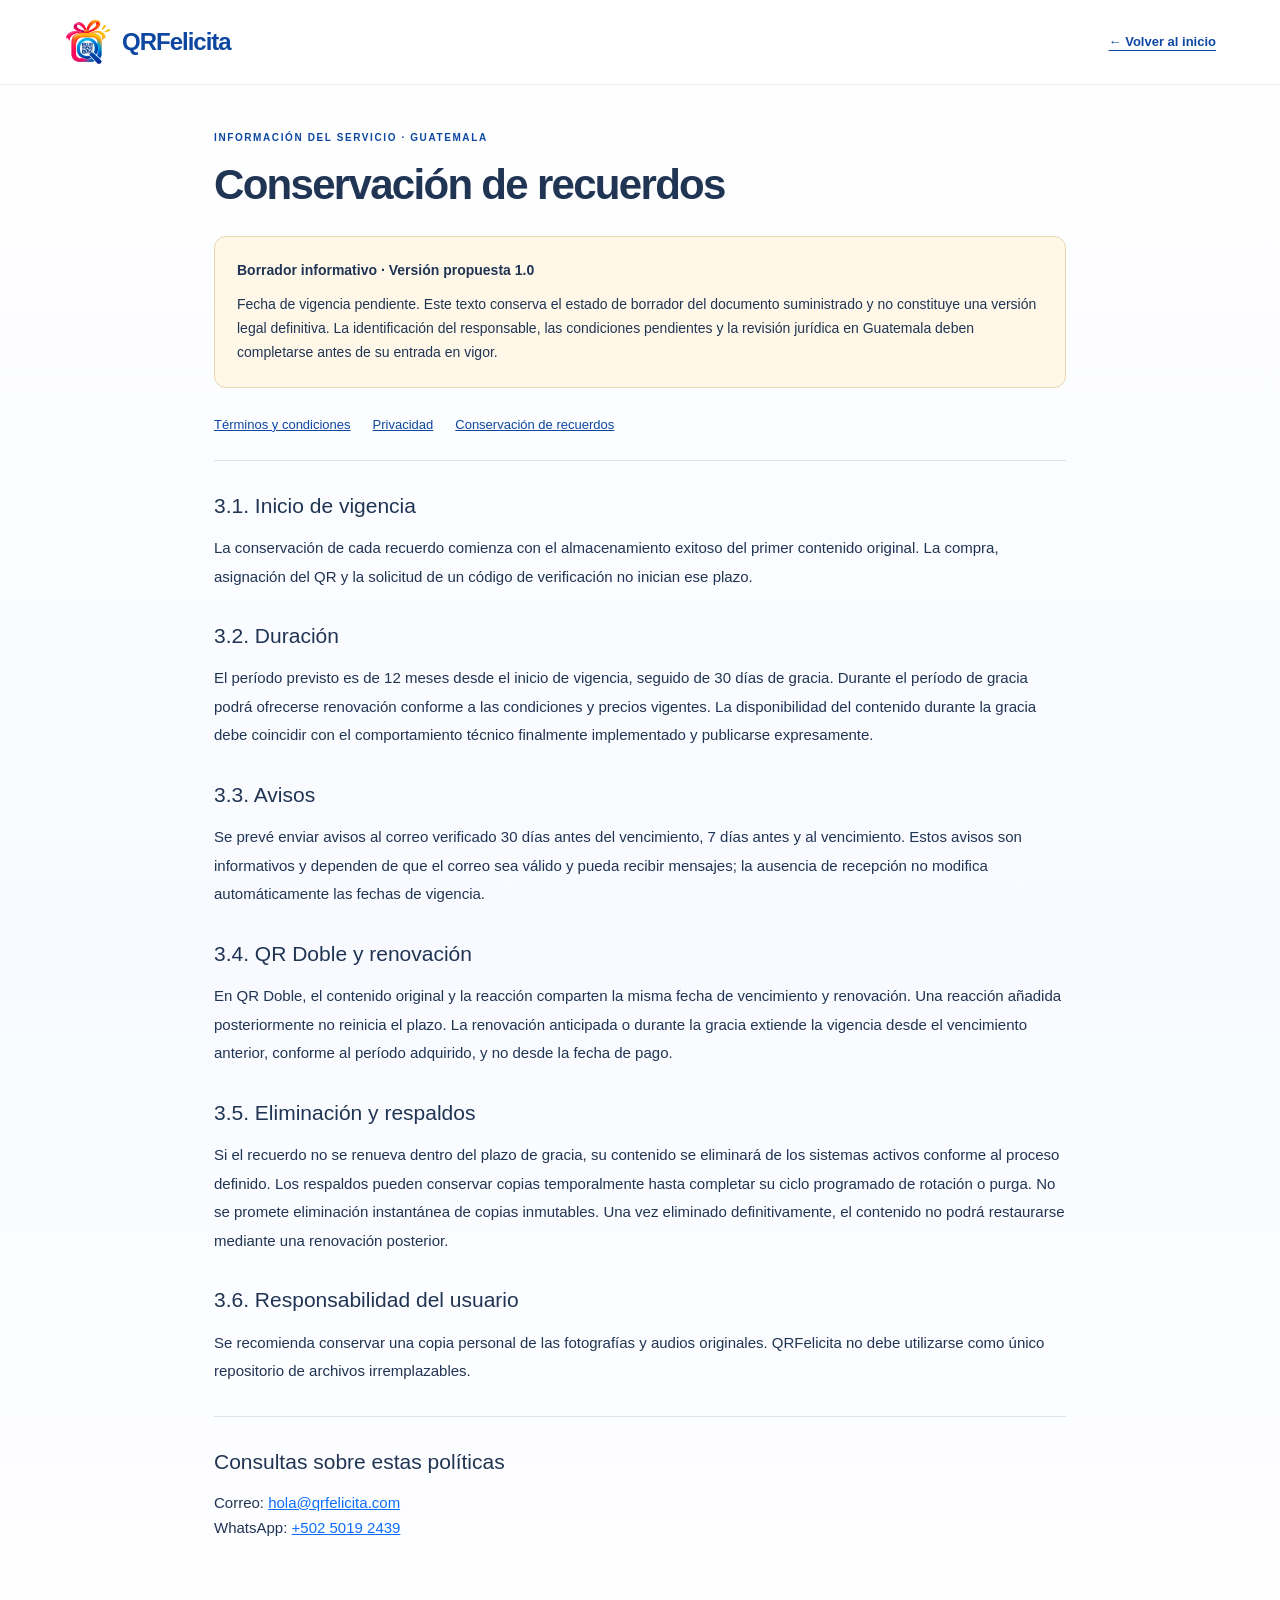
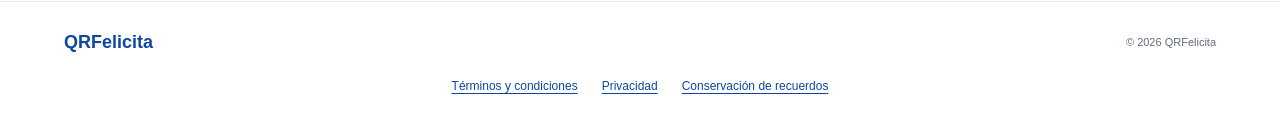
==== conservacion-de-recuerdos.html @ c607f037 "filtro por vendedor" ====
<!doctype html>
<html lang="es"><head><meta charset="utf-8"><meta name="viewport" content="width=device-width, initial-scale=1"><title>Conservación de recuerdos | QRFelicita</title><meta name="description" content="Conservación de recuerdos de QRFelicita. Borrador informativo, versión propuesta 1.0."><meta name="robots" content="noindex"><link rel="icon" type="image/png" href="assets/img/favICON.png"><link href="css/styles.css" rel="stylesheet"><link href="css/qrfelicita.css" rel="stylesheet"></head><body><a class="skip-link" href="#politica">Saltar al contenido</a><header><div class="container legal-header"><a class="brand" href="index.html"><img src="assets/img/favICON.png" width="48" height="48" alt="Isotipo oficial de QRFelicita"><strong>QRFelicita</strong></a><a class="text-link" href="index.html">← Volver al inicio</a></div></header><main id="politica" class="container legal-page"><p class="eyebrow">INFORMACIÓN DEL SERVICIO · GUATEMALA</p><h1>Conservación de recuerdos</h1><aside class="legal-notice"><strong>Borrador informativo · Versión propuesta 1.0</strong><p>Fecha de vigencia pendiente. Este texto conserva el estado de borrador del documento suministrado y no constituye una versión legal definitiva. La identificación del responsable, las condiciones pendientes y la revisión jurídica en Guatemala deben completarse antes de su entrada en vigor.</p></aside><nav class="legal-nav" aria-label="Políticas de QRFelicita"><a href="terminos-y-condiciones.html">Términos y condiciones</a><a href="politica-de-privacidad.html">Privacidad</a><a href="conservacion-de-recuerdos.html">Conservación de recuerdos</a></nav><article><h2>3.1. Inicio de vigencia</h2>
<p>La conservaci&#243;n de cada recuerdo comienza con el almacenamiento exitoso del primer contenido original. La compra, asignaci&#243;n del QR y la solicitud de un c&#243;digo de verificaci&#243;n no inician ese plazo.</p>
<h2>3.2. Duraci&#243;n</h2>
<p>El per&#237;odo previsto es de 12 meses desde el inicio de vigencia, seguido de 30 d&#237;as de gracia. Durante el per&#237;odo de gracia podr&#225; ofrecerse renovaci&#243;n conforme a las condiciones y precios vigentes. La disponibilidad del contenido durante la gracia debe coincidir con el comportamiento t&#233;cnico finalmente implementado y publicarse expresamente.</p>
<h2>3.3. Avisos</h2>
<p>Se prev&#233; enviar avisos al correo verificado 30 d&#237;as antes del vencimiento, 7 d&#237;as antes y al vencimiento. Estos avisos son informativos y dependen de que el correo sea v&#225;lido y pueda recibir mensajes; la ausencia de recepci&#243;n no modifica autom&#225;ticamente las fechas de vigencia.</p>
<h2>3.4. QR Doble y renovaci&#243;n</h2>
<p>En QR Doble, el contenido original y la reacci&#243;n comparten la misma fecha de vencimiento y renovaci&#243;n. Una reacci&#243;n a&#241;adida posteriormente no reinicia el plazo. La renovaci&#243;n anticipada o durante la gracia extiende la vigencia desde el vencimiento anterior, conforme al per&#237;odo adquirido, y no desde la fecha de pago.</p>
<h2>3.5. Eliminaci&#243;n y respaldos</h2>
<p>Si el recuerdo no se renueva dentro del plazo de gracia, su contenido se eliminar&#225; de los sistemas activos conforme al proceso definido. Los respaldos pueden conservar copias temporalmente hasta completar su ciclo programado de rotaci&#243;n o purga. No se promete eliminaci&#243;n instant&#225;nea de copias inmutables. Una vez eliminado definitivamente, el contenido no podr&#225; restaurarse mediante una renovaci&#243;n posterior.</p>
<h2>3.6. Responsabilidad del usuario</h2>
<p>Se recomienda conservar una copia personal de las fotograf&#237;as y audios originales. QRFelicita no debe utilizarse como &#250;nico repositorio de archivos irremplazables.</p></article><section class="legal-contact" aria-labelledby="consultas"><h2 id="consultas">Consultas sobre estas políticas</h2><p>Correo: <a href="mailto:hola@qrfelicita.com">hola@qrfelicita.com</a><br>WhatsApp: <a href="https://wa.me/50250192439" target="_blank" rel="noopener noreferrer">+502 5019 2439</a></p></section></main><footer><div class="container"><a href="index.html">QRFelicita</a><small>© 2026 QRFelicita</small></div><nav class="container footer-policies" aria-label="Políticas"><a href="terminos-y-condiciones.html">Términos y condiciones</a><a href="politica-de-privacidad.html">Privacidad</a><a href="conservacion-de-recuerdos.html">Conservación de recuerdos</a></nav></footer></body></html>
---- css/qrfelicita.css ----
:root{--ink:#203453;--blue:#0d47a1;--pink:#b91554;--muted:#5f6b7c}body{font-family:Montserrat,Arial,sans-serif;color:var(--ink);background:linear-gradient(180deg,#fff,#f8faff 55%,#fff);font-size:15px;line-height:1.7}h1,h2,h3,.brand strong{font-family:Poppins,Arial,sans-serif}.container{max-width:1200px;padding-left:24px;padding-right:24px}header{border-bottom:1px solid #edf0f6;background:white}.navbar{padding:18px 0}.brand{display:flex;align-items:center;gap:10px;color:var(--blue)}.brand strong{display:block;font-size:24px;font-weight:700;letter-spacing:-1px}.brand small{display:block;font-size:9px;letter-spacing:.4px;color:#52647d}.nav-link{font-size:13px;font-weight:600;color:#465570}.btn{padding:12px 19px;border-radius:10px;font-size:13px;font-weight:700;min-height:46px}.btn-primary{background:var(--blue);border-color:var(--blue);box-shadow:0 7px 18px #0d47a11a}.btn-primary:hover{background:#083575;border-color:#083575}.btn-outline-primary{color:var(--blue);border-color:#c9d6eb}.btn-outline-primary:hover{background:var(--blue)}.hero{padding-top:65px;padding-bottom:60px}.hero-image{width:100%;height:auto;border-radius:20px;box-shadow:0 16px 40px #6787b512}.art-caption{font-size:12px;color:var(--muted);margin:20px 0 0;border-left:3px solid #e91e63;padding-left:14px}.eyebrow{font-size:10px;letter-spacing:1.6px;font-weight:700;color:var(--blue);margin-bottom:14px}h1{font-size:clamp(32px,3.2vw,46px);line-height:1.2;letter-spacing:-1.7px;font-weight:700;margin-bottom:20px}h1 span{color:var(--pink)}.hero-description{font-size:15px;color:var(--muted);margin-bottom:24px}.hero-secondary{display:block;width:fit-content;margin-top:13px;font-weight:600;font-size:12px;color:var(--blue);text-underline-offset:4px}.hero-note{font-size:10px;color:var(--muted);margin:20px 0 0}.promo{position:relative;border-radius:16px;overflow:hidden;background:#e9e6ff;isolation:isolate}.promo>img{position:absolute;width:100%;height:100%;object-fit:contain;z-index:-2}.promo:after{content:"";position:absolute;inset:0;background:#f9f7ffd9;z-index:-1}.promo-content{display:flex;align-items:center;justify-content:space-between;gap:24px;padding:28px 48px}.promo .eyebrow{margin-bottom:4px}.promo h2{font-size:23px;letter-spacing:-.5px;margin-bottom:5px}.promo p:last-child{margin:0;font-size:14px}.promo strong{color:var(--blue)}.btn-light{color:var(--blue);background:white;white-space:nowrap}.discovery{padding-top:64px;padding-bottom:56px}.section-heading{text-align:center;max-width:700px;margin:0 auto 32px}.section-heading h2,.business-intro h2{font-size:clamp(24px,2.4vw,30px);font-weight:600;letter-spacing:-.8px;line-height:1.35}.section-heading>p:last-child{color:var(--muted);font-size:13px;margin:12px 0 0}.card{border:1px solid #e7eaf1;border-radius:17px;overflow:hidden;box-shadow:0 9px 25px #17375b05}.card-img-top{width:100%;height:auto;object-fit:contain}.card-body{padding:25px;display:flex;flex-direction:column}.card-kicker{font-size:9px;font-weight:700;letter-spacing:1.1px;color:var(--pink);margin-bottom:10px}.card h3{font-size:23px;font-weight:600;letter-spacing:-.6px}.card-body>p:not(.card-kicker){font-size:13px;color:var(--muted);margin:10px 0 22px}details{margin-top:auto;font-size:13px}summary{color:var(--blue);font-weight:700;padding:10px 0;min-height:44px;cursor:pointer}details p{margin:10px 0 0;color:var(--muted)}.business-intro{border-top:1px solid #e7eaf1;text-align:center;padding:42px 20px 52px;max-width:800px;margin:auto}.business-intro>p:not(.eyebrow){font-size:14px;color:var(--muted)}.business-intro .availability{font-size:12px!important;background:#edf3fc;border-radius:10px;padding:14px;margin:22px 0 0}footer{border-top:1px solid #e7eaf1;padding:25px 0;background:white}footer .container{display:flex;gap:20px;align-items:center;justify-content:space-between}footer a{font-size:18px;font-weight:700;text-decoration:none;color:var(--blue)}footer p,footer small{margin:0;font-size:11px;color:var(--muted)}:focus-visible{outline:3px solid var(--blue);outline-offset:4px}.skip-link{position:absolute;top:-100px;left:12px;z-index:10;padding:12px;background:white}.skip-link:focus{top:8px}section,article[id]{scroll-margin-top:24px}
@media(max-width:991.98px){.navbar-collapse{padding:16px 0 4px}.navbar-nav{gap:8px}.hero{padding-top:30px;padding-bottom:35px}.art-caption{margin-top:10px}.hero h1{max-width:520px}.hero-description{max-width:550px}.promo-content{padding:26px}.discovery{padding-top:42px}.card-body{padding:18px}}
@media(max-width:575.98px){.container{padding-left:20px;padding-right:20px}.navbar{padding:12px 0}.brand strong{font-size:22px}.brand img{width:45px;height:45px}.brand small{font-size:8px}.hero{padding-top:18px;--bs-gutter-y:20px}.hero-image{border-radius:12px}.art-caption{display:none}.hero .eyebrow{font-size:9px;letter-spacing:1px;margin-bottom:10px}h1{font-size:34px;letter-spacing:-1.2px;margin-bottom:14px}.hero-description{font-size:14px;margin-bottom:18px}.hero-note{margin-top:14px}.promo-content{flex-direction:column;align-items:flex-start;gap:16px;padding:24px}.promo h2{font-size:22px}.section-heading{text-align:left}.discovery{padding-bottom:30px}.card-body{padding:24px}.business-intro{padding:30px 0 35px}footer .container{flex-direction:column;gap:4px}}
@media(prefers-reduced-motion:reduce){*,*:before,*:after{scroll-behavior:auto!important;transition:none!important}}
.content-section{padding:52px 0;border-top:1px solid #e7eaf1}.steps{list-style:none;display:grid;grid-template-columns:repeat(5,minmax(0,1fr));gap:22px;padding:0;margin:0}.steps li>span{display:inline-flex;width:42px;height:42px;border-radius:14px;align-items:center;justify-content:center;background:#eaf1fc;color:var(--blue);font-weight:700;margin-bottom:18px}.steps h3,.business-benefits h3{font-size:16px;font-weight:600;line-height:1.4}.steps p,.comparison-panel p,.comparison-panel li,.price-card>p,.business-benefits p{font-size:13px;color:var(--muted)}.comparison-panel{background:white;border:1px solid #dae5f3;border-radius:18px;padding:30px;height:100%}.comparison-panel h3{font-size:24px;line-height:1.3}.comparison-panel ul{padding-left:20px;margin:20px 0}.comparison-panel li{padding:4px 0}.double-panel{background:#fff8fb;border-color:#f1d5e2}.text-link{color:var(--blue);font-size:13px;font-weight:700;text-underline-offset:4px;display:inline-block;padding:10px 0}.price-card{height:100%;padding:26px 22px;border:1px solid #dbe5f3;border-radius:17px;background:white;display:flex;flex-direction:column}.price-card h3{font-size:22px}.price-card .package-price{font-family:Poppins,Arial,sans-serif;font-size:38px;line-height:1.3;font-weight:600;letter-spacing:-1px;color:var(--blue);margin:16px 0 0}.price-card .unit-price{padding-bottom:18px;border-bottom:1px solid #e7eaf1;margin-bottom:18px}.price-card .btn{margin-top:auto;font-size:11px;padding:12px 8px}.double-price{border-top:3px solid #e91e63}.section-note{font-size:12px;color:var(--muted);text-align:center;margin:22px 0 0}.campaign{background:linear-gradient(120deg,#edf4ff,#fff0f6);border:1px solid #e8e3ef;border-radius:18px;padding:38px;display:flex;align-items:center;justify-content:space-between;gap:30px;margin:0 0 52px}.campaign h2,.contact-panel h2{font-size:28px;font-weight:600;line-height:1.3}.campaign p{max-width:650px;font-size:14px;color:var(--muted)}.campaign .section-note{text-align:left;margin-bottom:0}.campaign .btn{flex-shrink:0}.business-intro{max-width:none}.business-intro>p:not(.eyebrow){max-width:700px;margin-left:auto;margin-right:auto}.business-benefits{display:grid;grid-template-columns:repeat(3,minmax(0,1fr));gap:26px;text-align:left;margin:30px 0}.business-benefits>div{padding:24px;background:white;border:1px solid #e7eaf1;border-radius:14px}.business-benefits p{margin-bottom:0}.faq-section{max-width:820px;margin:auto}.faq-section details{border-bottom:1px solid #dce3ed;padding:10px 0}.faq-section summary{font-size:14px;padding:14px 6px}.faq-section details p{padding:0 6px 14px;font-size:14px}.faq-section .text-link{margin-left:6px;margin-bottom:10px}.contact-panel{text-align:center;background:#edf3fc;border-radius:18px;padding:36px 28px;margin:0 auto 52px;max-width:820px}.contact-panel>p:not(.eyebrow){max-width:620px;margin:16px auto;color:var(--muted);font-size:14px}
@media(max-width:991.98px){.steps{grid-template-columns:repeat(3,minmax(0,1fr))}.business-benefits{gap:16px}.business-benefits>div{padding:20px}.navbar-nav{gap:4px}.navbar-nav .nav-link{font-size:12px}.campaign{padding:28px;flex-direction:column;align-items:flex-start}}
@media(max-width:767.98px){.steps{grid-template-columns:repeat(2,minmax(0,1fr))}.business-benefits{grid-template-columns:1fr}.content-section{padding:36px 0}.comparison-panel{padding:24px}.campaign h2,.contact-panel h2{font-size:25px}}
@media(max-width:399.98px){.steps{grid-template-columns:1fr;gap:16px}.steps li{position:relative;padding-left:58px}.steps li>span{position:absolute;left:0;top:0}.steps h3{margin-bottom:6px}}

.contact-actions{display:flex;justify-content:center;flex-wrap:wrap;gap:14px;margin-top:24px}.contact-actions a{overflow-wrap:anywhere;max-width:100%}
.footer-policies{display:flex;flex-wrap:wrap;justify-content:center!important;gap:12px 24px!important;margin-top:18px}.footer-policies a{font-size:12px;font-weight:500;text-decoration:underline;text-underline-offset:3px}.legal-header{display:flex;align-items:center;justify-content:space-between;gap:20px;padding-top:18px;padding-bottom:18px}.legal-header .brand{text-decoration:none}.legal-page{max-width:900px;padding-top:44px;padding-bottom:44px}.legal-page h1{font-size:clamp(30px,4vw,42px);overflow-wrap:anywhere}.legal-page h2{font-size:21px;line-height:1.4;margin:30px 0 14px}.legal-page article p{font-size:15px;line-height:1.9}.legal-notice{padding:22px;border:1px solid #e8d6b0;border-radius:12px;background:#fff8e9;font-size:14px;margin:26px 0}.legal-notice p{margin:10px 0 0}.legal-nav{display:flex;flex-wrap:wrap;gap:12px 22px;border-bottom:1px solid #dce3ed;padding:0 0 24px;margin-bottom:30px}.legal-nav a{color:var(--blue);font-size:13px}.legal-pending{padding:0 24px 15px;border:1px solid #e3dece;background:#fffdf6;border-radius:12px;margin-top:35px}.legal-table-wrap{overflow-x:auto}.legal-contact{border-top:1px solid #dce3ed;margin-top:30px}.legal-page a{overflow-wrap:anywhere}@media(max-width:575.98px){.legal-header{flex-wrap:wrap;gap:8px}.legal-header .brand strong{font-size:22px}.legal-page{padding-top:28px}.legal-page h2{font-size:19px}.legal-page article p{font-size:14px}.legal-notice{padding:18px}.legal-pending{padding:0 16px 10px}.footer-policies{align-items:center}}
/* Six-step buyer personalization, scoped to this section. */
#como-funciona .section-heading{max-width:840px}#como-funciona .section-heading>p:last-child{font-size:14px;line-height:1.85}#como-funciona .steps{grid-template-columns:repeat(2,minmax(0,1fr));gap:20px;align-items:stretch}#como-funciona .steps li{position:static;min-width:0;padding:26px 28px;background:#fff8fb;border:1px solid #f1dce5;border-radius:18px}#como-funciona .steps li:nth-child(even){background:#fffaf2;border-color:#f4e4cd}#como-funciona .step-heading{display:flex;align-items:center;justify-content:space-between;gap:16px;margin-bottom:16px}#como-funciona .step-heading span:first-child{display:inline-flex;align-items:center;justify-content:center;width:40px;height:40px;border-radius:12px;font-weight:700;font-size:14px;color:var(--pink);background:#fce3ec}#como-funciona li:nth-child(even) .step-heading span:first-child{color:#995000;background:#ffecd2}#como-funciona .step-heading span:last-child{font-size:25px;line-height:1.4}#como-funciona .steps h3{font-size:18px;margin-bottom:10px}#como-funciona .steps p{font-size:14px;line-height:1.75;margin-bottom:0}#como-funciona .steps .step-note{font-size:12px;border-top:1px solid #efdce5;padding-top:12px;margin-top:12px}#como-funciona .journey-privacy{display:flex;align-items:flex-start;gap:16px;margin-top:24px;padding:24px 28px;background:#f4f6fa;border:1px solid #e1e6ef;border-radius:16px}#como-funciona .journey-privacy>span{font-size:22px;flex-shrink:0}#como-funciona .journey-privacy h3{font-size:17px;line-height:1.5;margin-bottom:10px}#como-funciona .journey-privacy p{font-size:13px;line-height:1.8;color:var(--muted);margin-bottom:10px}#como-funciona .journey-privacy p:last-child{margin-bottom:0;font-size:12px}
@media(max-width:767.98px){#como-funciona .steps{grid-template-columns:1fr;gap:16px}#como-funciona .steps li{padding:22px}#como-funciona .journey-privacy{padding:22px;gap:12px}#como-funciona .section-heading>p:last-child{font-size:13px}}
/* Existing system demos: outbound links only. */
.demos-section .section-heading{max-width:800px}.demo-card{display:flex;flex-direction:column;padding:28px;border:1px solid #e7dfe9;border-radius:18px;background:linear-gradient(145deg,#fff8fb,#fff);transition:transform .18s ease,box-shadow .18s ease}.demo-card:hover{transform:translateY(-4px);box-shadow:0 12px 30px #20345310}.demo-card:focus-within{border-color:var(--blue)}.demo-card-top{display:flex;align-items:center;justify-content:space-between;gap:12px;margin-bottom:20px}.demo-icon{display:inline-flex;align-items:center;justify-content:center;background:#fff0df;width:58px;height:58px;border-radius:17px;font-size:30px}.demo-badge{font-size:11px;font-weight:700;border-radius:20px;padding:5px 12px;white-space:nowrap}.demo-simple{color:var(--blue);background:#eaf1fc}.demo-double{color:var(--pink);background:#fce5ee}.demo-number{font-size:10px;font-weight:700;letter-spacing:1.6px;color:var(--pink);margin-bottom:8px}.demo-card h3{font-size:20px;line-height:1.4;margin-bottom:14px}.demo-content-type{font-size:14px;font-weight:600;color:var(--ink);margin-bottom:4px}.demo-content-help{font-size:12px;color:var(--muted);margin-bottom:24px}.demo-card .btn{margin-top:auto;align-self:flex-start}.demo-footnote{max-width:780px;text-align:center;margin:28px auto 0;font-size:13px;color:var(--muted);line-height:1.8}@media(max-width:575.98px){.demo-card{padding:24px}.demo-footnote{text-align:left}}@media(prefers-reduced-motion:reduce){.demo-card:hover{transform:none}}
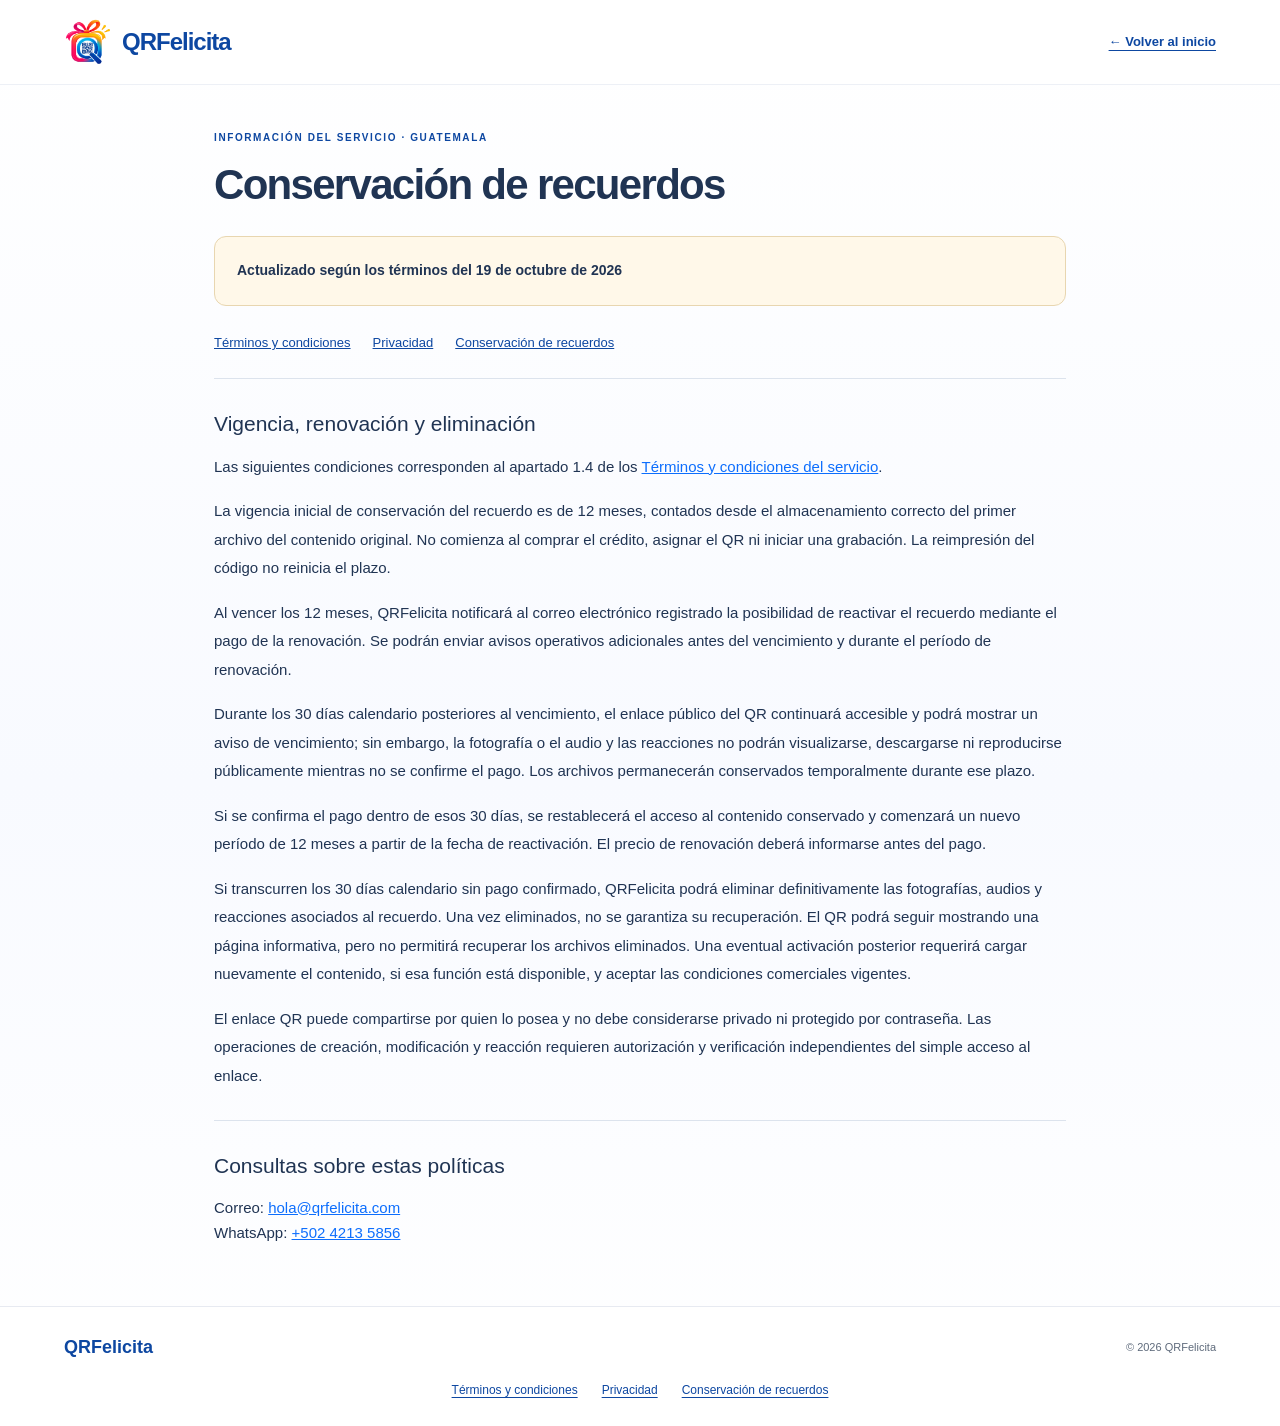
==== commit ccba2673: "filtro por vendedor" ====
--- a/conservacion-de-recuerdos.html
+++ b/conservacion-de-recuerdos.html
@@ -1,13 +1,9 @@
 <!doctype html>
-<html lang="es"><head><meta charset="utf-8"><meta name="viewport" content="width=device-width, initial-scale=1"><title>Conservación de recuerdos | QRFelicita</title><meta name="description" content="Conservación de recuerdos de QRFelicita. Borrador informativo, versión propuesta 1.0."><meta name="robots" content="noindex"><link rel="icon" type="image/png" href="assets/img/favICON.png"><link href="css/styles.css" rel="stylesheet"><link href="css/qrfelicita.css" rel="stylesheet"></head><body><a class="skip-link" href="#politica">Saltar al contenido</a><header><div class="container legal-header"><a class="brand" href="index.html"><img src="assets/img/favICON.png" width="48" height="48" alt="Isotipo oficial de QRFelicita"><strong>QRFelicita</strong></a><a class="text-link" href="index.html">← Volver al inicio</a></div></header><main id="politica" class="container legal-page"><p class="eyebrow">INFORMACIÓN DEL SERVICIO · GUATEMALA</p><h1>Conservación de recuerdos</h1><aside class="legal-notice"><strong>Borrador informativo · Versión propuesta 1.0</strong><p>Fecha de vigencia pendiente. Este texto conserva el estado de borrador del documento suministrado y no constituye una versión legal definitiva. La identificación del responsable, las condiciones pendientes y la revisión jurídica en Guatemala deben completarse antes de su entrada en vigor.</p></aside><nav class="legal-nav" aria-label="Políticas de QRFelicita"><a href="terminos-y-condiciones.html">Términos y condiciones</a><a href="politica-de-privacidad.html">Privacidad</a><a href="conservacion-de-recuerdos.html">Conservación de recuerdos</a></nav><article><h2>3.1. Inicio de vigencia</h2>
-<p>La conservaci&#243;n de cada recuerdo comienza con el almacenamiento exitoso del primer contenido original. La compra, asignaci&#243;n del QR y la solicitud de un c&#243;digo de verificaci&#243;n no inician ese plazo.</p>
-<h2>3.2. Duraci&#243;n</h2>
-<p>El per&#237;odo previsto es de 12 meses desde el inicio de vigencia, seguido de 30 d&#237;as de gracia. Durante el per&#237;odo de gracia podr&#225; ofrecerse renovaci&#243;n conforme a las condiciones y precios vigentes. La disponibilidad del contenido durante la gracia debe coincidir con el comportamiento t&#233;cnico finalmente implementado y publicarse expresamente.</p>
-<h2>3.3. Avisos</h2>
-<p>Se prev&#233; enviar avisos al correo verificado 30 d&#237;as antes del vencimiento, 7 d&#237;as antes y al vencimiento. Estos avisos son informativos y dependen de que el correo sea v&#225;lido y pueda recibir mensajes; la ausencia de recepci&#243;n no modifica autom&#225;ticamente las fechas de vigencia.</p>
-<h2>3.4. QR Doble y renovaci&#243;n</h2>
-<p>En QR Doble, el contenido original y la reacci&#243;n comparten la misma fecha de vencimiento y renovaci&#243;n. Una reacci&#243;n a&#241;adida posteriormente no reinicia el plazo. La renovaci&#243;n anticipada o durante la gracia extiende la vigencia desde el vencimiento anterior, conforme al per&#237;odo adquirido, y no desde la fecha de pago.</p>
-<h2>3.5. Eliminaci&#243;n y respaldos</h2>
-<p>Si el recuerdo no se renueva dentro del plazo de gracia, su contenido se eliminar&#225; de los sistemas activos conforme al proceso definido. Los respaldos pueden conservar copias temporalmente hasta completar su ciclo programado de rotaci&#243;n o purga. No se promete eliminaci&#243;n instant&#225;nea de copias inmutables. Una vez eliminado definitivamente, el contenido no podr&#225; restaurarse mediante una renovaci&#243;n posterior.</p>
-<h2>3.6. Responsabilidad del usuario</h2>
-<p>Se recomienda conservar una copia personal de las fotograf&#237;as y audios originales. QRFelicita no debe utilizarse como &#250;nico repositorio de archivos irremplazables.</p></article><section class="legal-contact" aria-labelledby="consultas"><h2 id="consultas">Consultas sobre estas políticas</h2><p>Correo: <a href="mailto:hola@qrfelicita.com">hola@qrfelicita.com</a><br>WhatsApp: <a href="https://wa.me/50250192439" target="_blank" rel="noopener noreferrer">+502 5019 2439</a></p></section></main><footer><div class="container"><a href="index.html">QRFelicita</a><small>© 2026 QRFelicita</small></div><nav class="container footer-policies" aria-label="Políticas"><a href="terminos-y-condiciones.html">Términos y condiciones</a><a href="politica-de-privacidad.html">Privacidad</a><a href="conservacion-de-recuerdos.html">Conservación de recuerdos</a></nav></footer></body></html>
+<html lang="es"><head><meta charset="utf-8"><meta name="viewport" content="width=device-width, initial-scale=1"><title>Conservación de recuerdos | QRFelicita</title><meta name="description" content="Conservación de recuerdos de QRFelicita. Vigencia, renovación y eliminación según los términos actualizados."><link rel="icon" type="image/png" href="assets/img/favICON.png"><link href="css/styles.css" rel="stylesheet"><link href="css/qrfelicita.css" rel="stylesheet"></head><body><a class="skip-link" href="#politica">Saltar al contenido</a><header><div class="container legal-header"><a class="brand" href="index.html"><img src="assets/img/favICON.png" width="48" height="48" alt="Isotipo oficial de QRFelicita"><strong>QRFelicita</strong></a><a class="text-link" href="index.html">← Volver al inicio</a></div></header><main id="politica" class="container legal-page"><p class="eyebrow">INFORMACIÓN DEL SERVICIO · GUATEMALA</p><h1>Conservación de recuerdos</h1><aside class="legal-notice"><strong>Actualizado según los términos del 19 de octubre de 2026</strong></aside><nav class="legal-nav" aria-label="Políticas de QRFelicita"><a href="terminos-y-condiciones.html">Términos y condiciones</a><a href="politica-de-privacidad.html">Privacidad</a><a href="conservacion-de-recuerdos.html">Conservación de recuerdos</a></nav><article><h2>Vigencia, renovación y eliminación</h2><p>Las siguientes condiciones corresponden al apartado 1.4 de los <a href="terminos-y-condiciones.html">Términos y condiciones del servicio</a>.</p><p>La vigencia inicial de conservaci&#243;n del recuerdo es de 12 meses, contados desde el almacenamiento correcto del primer archivo del contenido original. No comienza al comprar el cr&#233;dito, asignar el QR ni iniciar una grabaci&#243;n. La reimpresi&#243;n del c&#243;digo no reinicia el plazo.</p>
+<p>Al vencer los 12 meses, QRFelicita notificar&#225; al correo electr&#243;nico registrado la posibilidad de reactivar el recuerdo mediante el pago de la renovaci&#243;n. Se podr&#225;n enviar avisos operativos adicionales antes del vencimiento y durante el per&#237;odo de renovaci&#243;n.</p>
+<p>Durante los 30 d&#237;as calendario posteriores al vencimiento, el enlace p&#250;blico del QR continuar&#225; accesible y podr&#225; mostrar un aviso de vencimiento; sin embargo, la fotograf&#237;a o el audio y las reacciones no podr&#225;n visualizarse, descargarse ni reproducirse p&#250;blicamente mientras no se confirme el pago. Los archivos permanecer&#225;n conservados temporalmente durante ese plazo.</p>
+<p>Si se confirma el pago dentro de esos 30 d&#237;as, se restablecer&#225; el acceso al contenido conservado y comenzar&#225; un nuevo per&#237;odo de 12 meses a partir de la fecha de reactivaci&#243;n. El precio de renovaci&#243;n deber&#225; informarse antes del pago.</p>
+<p>Si transcurren los 30 d&#237;as calendario sin pago confirmado, QRFelicita podr&#225; eliminar definitivamente las fotograf&#237;as, audios y reacciones asociados al recuerdo. Una vez eliminados, no se garantiza su recuperaci&#243;n. El QR podr&#225; seguir mostrando una p&#225;gina informativa, pero no permitir&#225; recuperar los archivos eliminados. Una eventual activaci&#243;n posterior requerir&#225; cargar nuevamente el contenido, si esa funci&#243;n est&#225; disponible, y aceptar las condiciones comerciales vigentes.</p>
+<p>El enlace QR puede compartirse por quien lo posea y no debe considerarse privado ni protegido por contrase&#241;a. Las operaciones de creaci&#243;n, modificaci&#243;n y reacci&#243;n requieren autorizaci&#243;n y verificaci&#243;n independientes del simple acceso al enlace.</p></article><section class="legal-contact" aria-labelledby="consultas"><h2 id="consultas">Consultas sobre estas políticas</h2><p>Correo: <a href="mailto:hola@qrfelicita.com">hola@qrfelicita.com</a><br>WhatsApp: <a href="https://wa.me/50242135856" target="_blank" rel="noopener noreferrer">+502 4213 5856</a></p></section></main><footer><div class="container"><a href="index.html">QRFelicita</a><small>© 2026 QRFelicita</small></div><nav class="container footer-policies" aria-label="Políticas"><a href="terminos-y-condiciones.html">Términos y condiciones</a><a href="politica-de-privacidad.html">Privacidad</a><a href="conservacion-de-recuerdos.html">Conservación de recuerdos</a></nav></footer></body></html>
+
+
